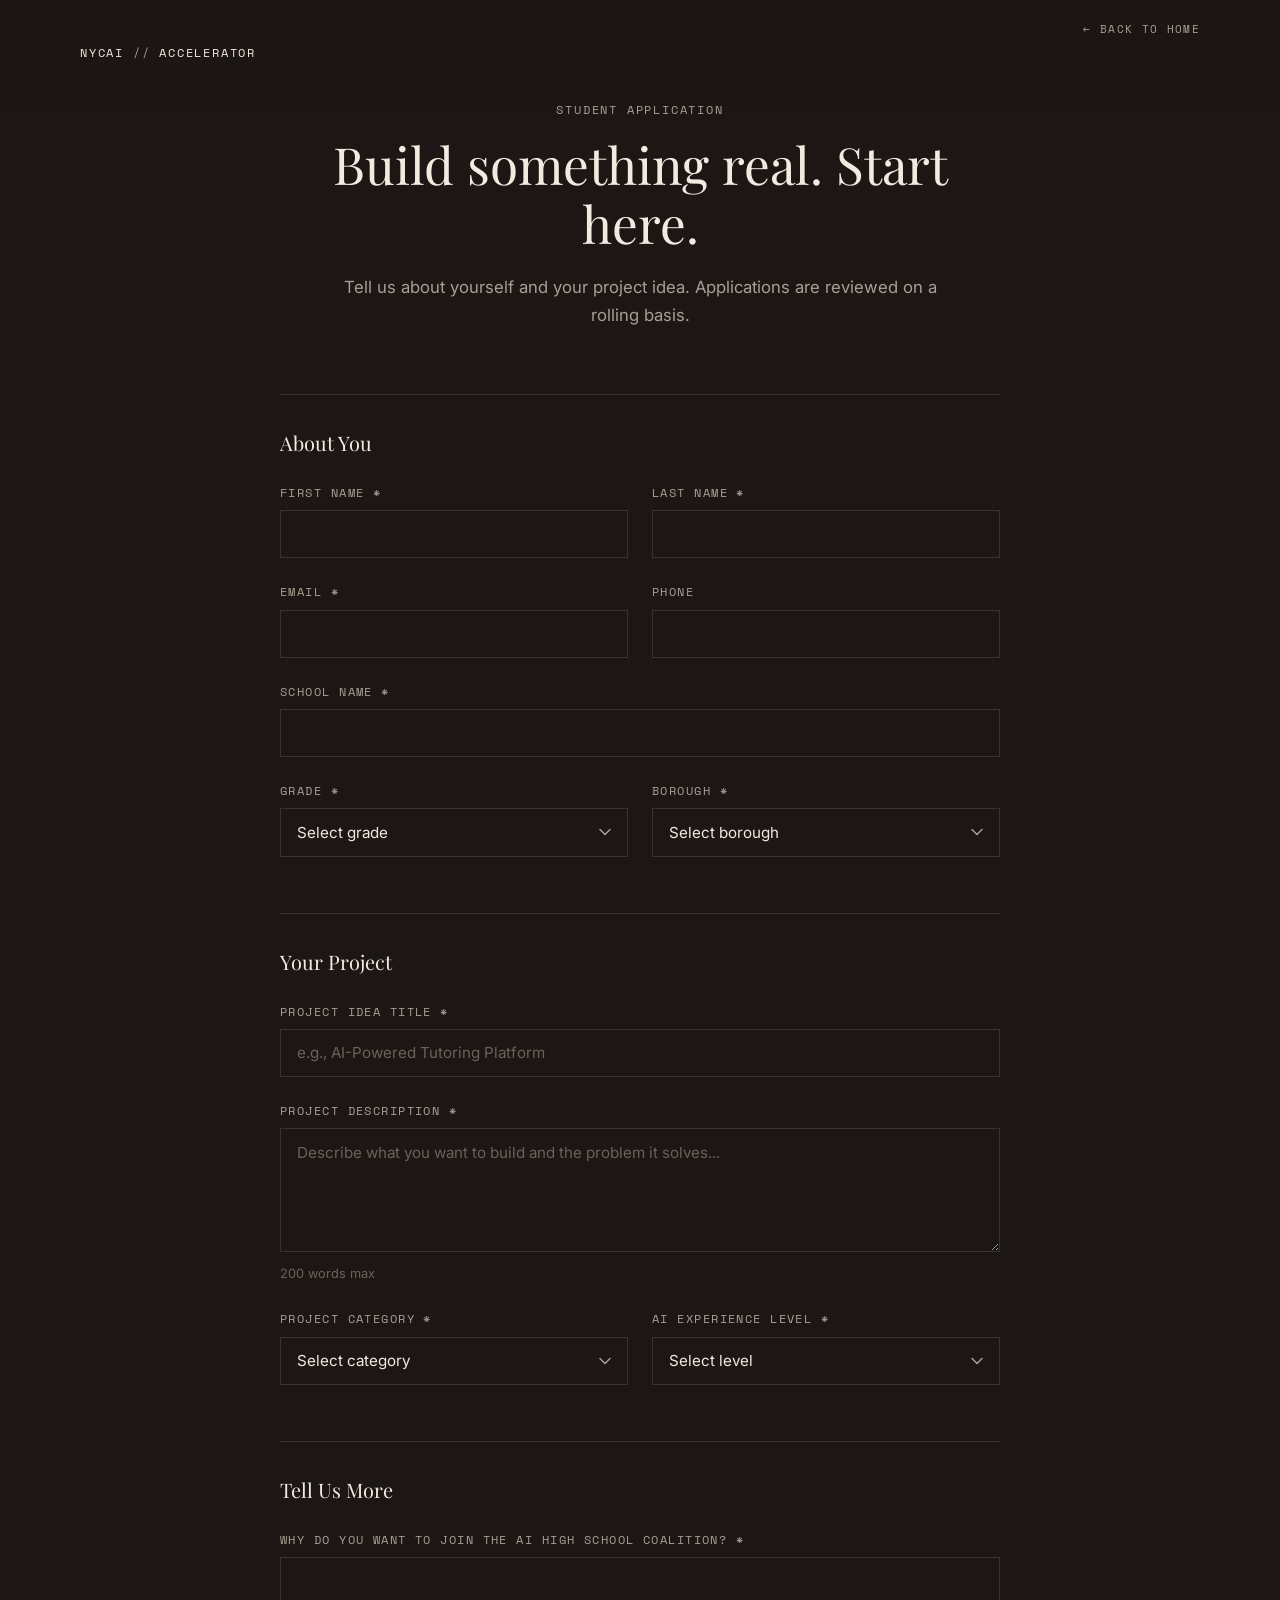
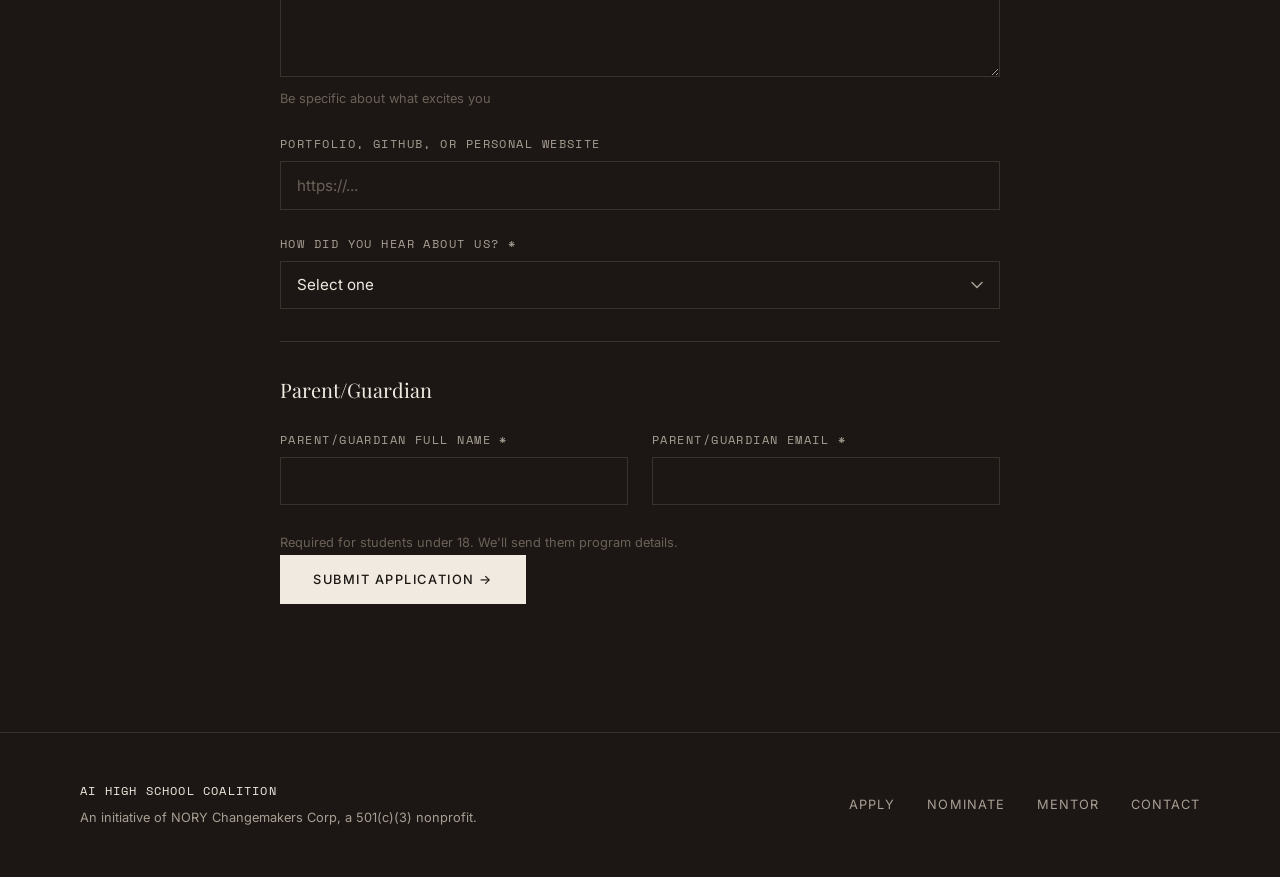
==== apply.html @ 4bb0aa9f "Initial commit — AI High School Coalition website Full site for generationalpha.org with student app" ====
<!DOCTYPE html>
<html lang="en">
<head>
  <meta charset="UTF-8">
  <meta name="viewport" content="width=device-width, initial-scale=1.0">
  <title>Apply as a Student — AI High School Coalition</title>
  <meta name="description" content="Apply to join the AI High School Coalition. Build real AI projects with mentorship from industry leaders.">

  <!-- Fonts -->
  <link rel="preconnect" href="https://fonts.googleapis.com">
  <link rel="preconnect" href="https://fonts.gstatic.com" crossorigin>
  <link href="https://fonts.googleapis.com/css2?family=Inter:wght@400;500;600&family=Playfair+Display:ital,wght@0,400;0,500;1,400;1,500&family=Space+Mono:wght@400;700&display=swap" rel="stylesheet">

  <link rel="stylesheet" href="css/styles.css">
</head>
<body>

  <!-- ========== NAV ========== -->
  <nav class="nav" id="nav" style="background: rgba(28, 23, 20, 0.95); backdrop-filter: blur(12px); -webkit-backdrop-filter: blur(12px);">
    <div class="container nav__inner">
      <a href="index.html" class="nav__brand">NYCAI <span>//</span> Accelerator</a>
      <a href="index.html" class="form-page__back">&larr; Back to Home</a>
    </div>
  </nav>

  <!-- ========== APPLICATION FORM ========== -->
  <section class="form-page">
    <div class="form-page__container">

      <div class="form-page__header">
        <div class="section-label">Student Application</div>
        <h1 class="section-headline">Build something real. Start here.</h1>
        <p class="section-body">Tell us about yourself and your project idea. Applications are reviewed on a rolling basis.</p>
      </div>

      <form name="student-application" method="POST" action="/success.html" data-netlify="true" netlify-honeypot="bot-field">
        <input type="hidden" name="bot-field">
        <input type="hidden" name="form-name" value="student-application">

        <!-- Section 1: About You -->
        <div class="form-section">
          <h2 class="form-section__title">About You</h2>

          <div class="form-row">
            <div class="form-group">
              <label for="first-name">First Name *</label>
              <input type="text" id="first-name" name="first-name" required>
            </div>
            <div class="form-group">
              <label for="last-name">Last Name *</label>
              <input type="text" id="last-name" name="last-name" required>
            </div>
          </div>

          <div class="form-row">
            <div class="form-group">
              <label for="email">Email *</label>
              <input type="email" id="email" name="email" required>
            </div>
            <div class="form-group">
              <label for="phone">Phone</label>
              <input type="tel" id="phone" name="phone">
            </div>
          </div>

          <div class="form-group">
            <label for="school">School Name *</label>
            <input type="text" id="school" name="school" required>
          </div>

          <div class="form-row">
            <div class="form-group">
              <label for="grade">Grade *</label>
              <select id="grade" name="grade" required>
                <option value="" disabled selected>Select grade</option>
                <option value="9th">9th</option>
                <option value="10th">10th</option>
                <option value="11th">11th</option>
                <option value="12th">12th</option>
              </select>
            </div>
            <div class="form-group">
              <label for="borough">Borough *</label>
              <select id="borough" name="borough" required>
                <option value="" disabled selected>Select borough</option>
                <option value="Manhattan">Manhattan</option>
                <option value="Brooklyn">Brooklyn</option>
                <option value="Queens">Queens</option>
                <option value="Bronx">Bronx</option>
                <option value="Staten Island">Staten Island</option>
                <option value="Other">Other</option>
              </select>
            </div>
          </div>
        </div>

        <!-- Section 2: Your Project -->
        <div class="form-section">
          <h2 class="form-section__title">Your Project</h2>

          <div class="form-group">
            <label for="project-title">Project Idea Title *</label>
            <input type="text" id="project-title" name="project-title" placeholder="e.g., AI-Powered Tutoring Platform" required>
          </div>

          <div class="form-group">
            <label for="project-description">Project Description *</label>
            <textarea id="project-description" name="project-description" rows="5" placeholder="Describe what you want to build and the problem it solves..." required></textarea>
            <span class="form-group__hint">200 words max</span>
          </div>

          <div class="form-row">
            <div class="form-group">
              <label for="project-category">Project Category *</label>
              <select id="project-category" name="project-category" required>
                <option value="" disabled selected>Select category</option>
                <option value="Startup">Startup</option>
                <option value="Nonprofit">Nonprofit</option>
                <option value="Community Tool">Community Tool</option>
                <option value="Research Project">Research Project</option>
                <option value="Creative Campaign">Creative Campaign</option>
                <option value="Not sure yet">Not sure yet</option>
              </select>
            </div>
            <div class="form-group">
              <label for="ai-experience">AI Experience Level *</label>
              <select id="ai-experience" name="ai-experience" required>
                <option value="" disabled selected>Select level</option>
                <option value="Complete beginner">Complete beginner</option>
                <option value="Some experience with AI tools">Some experience with AI tools</option>
                <option value="Have built AI projects before">Have built AI projects before</option>
              </select>
            </div>
          </div>
        </div>

        <!-- Section 3: Tell Us More -->
        <div class="form-section">
          <h2 class="form-section__title">Tell Us More</h2>

          <div class="form-group">
            <label for="why-join">Why do you want to join the AI High School Coalition? *</label>
            <textarea id="why-join" name="why-join" rows="4" required></textarea>
            <span class="form-group__hint">Be specific about what excites you</span>
          </div>

          <div class="form-group">
            <label for="portfolio">Portfolio, GitHub, or personal website</label>
            <input type="url" id="portfolio" name="portfolio" placeholder="https://...">
          </div>

          <div class="form-group">
            <label for="referral">How did you hear about us? *</label>
            <select id="referral" name="referral" required>
              <option value="" disabled selected>Select one</option>
              <option value="Teacher/School">Teacher/School</option>
              <option value="Friend/Classmate">Friend/Classmate</option>
              <option value="Social Media">Social Media</option>
              <option value="NORY Program">NORY Program</option>
              <option value="News/Article">News/Article</option>
              <option value="Other">Other</option>
            </select>
          </div>
        </div>

        <!-- Section 4: Parent/Guardian -->
        <div class="form-section">
          <h2 class="form-section__title">Parent/Guardian</h2>

          <div class="form-row">
            <div class="form-group">
              <label for="guardian-name">Parent/Guardian Full Name *</label>
              <input type="text" id="guardian-name" name="guardian-name" required>
            </div>
            <div class="form-group">
              <label for="guardian-email">Parent/Guardian Email *</label>
              <input type="email" id="guardian-email" name="guardian-email" required>
            </div>
          </div>
          <span class="form-group__hint">Required for students under 18. We'll send them program details.</span>
        </div>

        <button type="submit" class="btn btn--filled">Submit Application &rarr;</button>
      </form>

    </div>
  </section>

  <!-- ========== FOOTER ========== -->
  <footer class="footer">
    <div class="container footer__inner">
      <div>
        <div class="footer__brand">AI High School Coalition</div>
        <div class="footer__sub">An initiative of NORY Changemakers Corp, a 501(c)(3) nonprofit.</div>
      </div>
      <div class="footer__links">
        <a href="index.html#apply">Apply</a>
        <a href="index.html#nominate">Nominate</a>
        <a href="index.html#mentor">Mentor</a>
        <a href="#">Contact</a>
      </div>
    </div>
  </footer>

</body>
</html>
---- css/styles.css ----
/* ============================================
   AI HIGH SCHOOL COALITION — GLOBAL STYLES
   ============================================ */

/* --- DESIGN TOKENS --- */
:root {
  /* Colors */
  --bg-dark: #1C1714;
  --bg-dark-alt: #231E19;
  --bg-cream: #F0EAE0;
  --bg-cream-alt: #E8E0D4;

  --text-primary: #F0EAE0;
  --text-secondary: #A89F94;
  --text-muted: #6B6158;
  --text-dark: #1C1714;
  --text-dark-secondary: #4A4139;

  --border-light: #3A332C;
  --border-cream: #D4CBBD;
  --accent-gold: #E8D5B5;

  /* Typography */
  --font-serif: 'Playfair Display', 'Georgia', serif;
  --font-sans: 'Inter', -apple-system, sans-serif;
  --font-mono: 'Space Mono', 'Courier New', monospace;

  /* Spacing */
  --section-padding: clamp(80px, 10vw, 140px);
  --container-max: 1240px;
  --container-padding: clamp(20px, 5vw, 60px);

  /* Transitions */
  --ease: cubic-bezier(0.16, 1, 0.3, 1);
}

/* --- RESET --- */
*, *::before, *::after {
  margin: 0;
  padding: 0;
  box-sizing: border-box;
}

html {
  scroll-behavior: smooth;
  -webkit-font-smoothing: antialiased;
  -moz-osx-font-smoothing: grayscale;
}

body {
  font-family: var(--font-sans);
  font-size: 16px;
  line-height: 1.6;
  color: var(--text-primary);
  background-color: var(--bg-dark);
  overflow-x: hidden;
}

img { max-width: 100%; display: block; }
a { color: inherit; text-decoration: none; }
button { cursor: pointer; border: none; background: none; font-family: inherit; }
ul, ol { list-style: none; }

/* --- UTILITIES --- */
.container {
  max-width: var(--container-max);
  margin: 0 auto;
  padding-left: var(--container-padding);
  padding-right: var(--container-padding);
}

.section-label {
  font-family: var(--font-mono);
  font-size: 0.75rem;
  letter-spacing: 0.15em;
  text-transform: uppercase;
  color: var(--text-secondary);
  margin-bottom: 1.5rem;
}

.section-headline {
  font-family: var(--font-serif);
  font-size: clamp(2rem, 4vw, 3.25rem);
  font-weight: 400;
  line-height: 1.15;
  margin-bottom: 1.5rem;
}

.section-body {
  font-size: 1.05rem;
  line-height: 1.7;
  color: var(--text-secondary);
  max-width: 680px;
}

/* --- BUTTONS --- */
.btn {
  display: inline-flex;
  align-items: center;
  gap: 0.5rem;
  font-family: var(--font-sans);
  font-size: 0.8rem;
  font-weight: 500;
  letter-spacing: 0.12em;
  text-transform: uppercase;
  padding: 1rem 2rem;
  border: 1px solid var(--border-light);
  color: var(--text-primary);
  background: transparent;
  transition: all 0.3s var(--ease);
  white-space: nowrap;
}

.btn:hover {
  background: var(--text-primary);
  color: var(--bg-dark);
  border-color: var(--text-primary);
}

.btn--cream {
  border-color: var(--border-cream);
  color: var(--text-dark);
}

.btn--cream:hover {
  background: var(--text-dark);
  color: var(--bg-cream);
  border-color: var(--text-dark);
}

.btn--filled {
  background: var(--text-primary);
  color: var(--bg-dark);
  border-color: var(--text-primary);
}

.btn--filled:hover {
  background: transparent;
  color: var(--text-primary);
}

/* ============================================
   NAVIGATION
   ============================================ */
.nav {
  position: fixed;
  top: 0;
  left: 0;
  right: 0;
  z-index: 100;
  padding: 1.25rem 0;
  transition: background 0.3s var(--ease);
}

.nav.scrolled {
  background: rgba(28, 23, 20, 0.95);
  backdrop-filter: blur(12px);
  -webkit-backdrop-filter: blur(12px);
}

.nav__inner {
  display: flex;
  align-items: center;
  justify-content: space-between;
}

.nav__brand {
  font-family: var(--font-mono);
  font-size: 0.75rem;
  letter-spacing: 0.15em;
  text-transform: uppercase;
  color: var(--text-primary);
}

.nav__brand span {
  color: var(--text-secondary);
}

.nav__links {
  display: flex;
  align-items: center;
  gap: 2.5rem;
}

.nav__links a {
  font-size: 0.8rem;
  letter-spacing: 0.08em;
  text-transform: uppercase;
  color: var(--text-secondary);
  transition: color 0.3s;
}

.nav__links a:hover {
  color: var(--text-primary);
}

.nav__cta {
  font-size: 0.75rem;
  letter-spacing: 0.12em;
  text-transform: uppercase;
  padding: 0.65rem 1.5rem;
  border: 1px solid var(--border-light);
  color: var(--text-primary);
  transition: all 0.3s var(--ease);
}

.nav__cta:hover {
  background: var(--text-primary);
  color: var(--bg-dark);
}

/* Mobile menu button */
.nav__menu-btn {
  display: none;
  flex-direction: column;
  gap: 5px;
  padding: 4px;
}

.nav__menu-btn span {
  display: block;
  width: 24px;
  height: 1.5px;
  background: var(--text-primary);
  transition: all 0.3s var(--ease);
}

/* Mobile overlay */
.nav__mobile {
  display: none;
  position: fixed;
  inset: 0;
  background: var(--bg-dark);
  z-index: 99;
  flex-direction: column;
  align-items: center;
  justify-content: center;
  gap: 2rem;
  opacity: 0;
  transition: opacity 0.3s var(--ease);
}

.nav__mobile.active {
  display: flex;
  opacity: 1;
}

.nav__mobile a {
  font-family: var(--font-serif);
  font-size: 2rem;
  color: var(--text-primary);
}

@media (max-width: 768px) {
  .nav__links,
  .nav__cta {
    display: none;
  }
  .nav__menu-btn {
    display: flex;
  }
}

/* ============================================
   HERO
   ============================================ */
.hero {
  min-height: 100vh;
  display: flex;
  flex-direction: column;
  justify-content: center;
  padding-top: 100px;
  padding-bottom: var(--section-padding);
}

.hero__badge {
  display: inline-flex;
  align-items: center;
  gap: 0.5rem;
  font-family: var(--font-mono);
  font-size: 0.7rem;
  letter-spacing: 0.12em;
  text-transform: uppercase;
  color: var(--accent-gold);
  margin-bottom: 2rem;
  padding: 0.5rem 1rem;
  border: 1px solid var(--border-light);
  border-radius: 2px;
}

.hero__badge::before {
  content: '';
  width: 6px;
  height: 6px;
  border-radius: 50%;
  background: var(--accent-gold);
  animation: pulse 2s ease-in-out infinite;
}

@keyframes pulse {
  0%, 100% { opacity: 1; }
  50% { opacity: 0.3; }
}

.hero__subtitle {
  font-family: var(--font-mono);
  font-size: 0.8rem;
  letter-spacing: 0.15em;
  text-transform: uppercase;
  color: var(--text-secondary);
  margin-bottom: 1.5rem;
}

.hero__headline {
  font-family: var(--font-serif);
  font-size: clamp(3rem, 7vw, 5.5rem);
  font-weight: 400;
  line-height: 1.05;
  max-width: 900px;
  margin-bottom: 2rem;
}

.hero__headline em {
  font-style: italic;
}

.hero__body {
  font-size: 1.1rem;
  line-height: 1.7;
  color: var(--text-secondary);
  max-width: 560px;
  margin-bottom: 3rem;
}

.hero__ctas {
  display: flex;
  flex-wrap: wrap;
  gap: 1rem;
  margin-bottom: 5rem;
}

/* Hero project cards */
.hero__cards {
  display: grid;
  grid-template-columns: repeat(3, 1fr);
  gap: 1px;
  background: var(--border-light);
  border: 1px solid var(--border-light);
}

.hero__card {
  background: var(--bg-dark-alt);
  padding: 2rem;
}

.hero__card-num {
  font-family: var(--font-mono);
  font-size: 0.7rem;
  color: var(--text-muted);
  margin-bottom: 1rem;
}

.hero__card-title {
  font-family: var(--font-serif);
  font-size: 1.15rem;
  font-weight: 400;
  margin-bottom: 0.75rem;
}

.hero__card-desc {
  font-size: 0.85rem;
  color: var(--text-secondary);
  line-height: 1.5;
  margin-bottom: 1rem;
}

.hero__card-tags {
  display: flex;
  gap: 0.5rem;
}

.hero__card-tags span {
  font-family: var(--font-mono);
  font-size: 0.65rem;
  letter-spacing: 0.1em;
  text-transform: uppercase;
  padding: 0.25rem 0.75rem;
  border: 1px solid var(--border-light);
  color: var(--text-muted);
}

@media (max-width: 768px) {
  .hero__cards {
    grid-template-columns: 1fr;
  }
}

/* ============================================
   CALLOUT BAR
   ============================================ */
.callout {
  background: var(--bg-cream);
  padding: 1.25rem 0;
  overflow: hidden;
}

.callout__inner {
  display: flex;
  align-items: center;
  gap: 2rem;
  font-family: var(--font-mono);
  font-size: 0.75rem;
  letter-spacing: 0.12em;
  text-transform: uppercase;
  color: var(--text-dark);
  white-space: nowrap;
}

.callout__inner span {
  color: var(--text-dark-secondary);
}

.callout__dot {
  width: 4px;
  height: 4px;
  border-radius: 50%;
  background: var(--text-dark-secondary);
  flex-shrink: 0;
}

/* ============================================
   THE MOMENT
   ============================================ */
.moment {
  padding: var(--section-padding) 0;
}

.moment__content {
  max-width: 720px;
  margin-bottom: 4rem;
}

.moment__body {
  font-size: 1.05rem;
  line-height: 1.8;
  color: var(--text-secondary);
  margin-bottom: 2rem;
}

.moment__highlight {
  font-family: var(--font-serif);
  font-size: 1.5rem;
  font-style: italic;
  color: var(--accent-gold);
  padding-left: 1.5rem;
  border-left: 2px solid var(--accent-gold);
}

.moment__stats {
  display: grid;
  grid-template-columns: repeat(4, 1fr);
  gap: 1px;
  background: var(--border-light);
  border: 1px solid var(--border-light);
  margin-top: 4rem;
}

.moment__stat {
  background: var(--bg-dark);
  padding: 2rem;
}

.moment__stat-title {
  font-family: var(--font-serif);
  font-size: 1.1rem;
  font-weight: 400;
  margin-bottom: 0.75rem;
}

.moment__stat-desc {
  font-size: 0.85rem;
  color: var(--text-secondary);
  line-height: 1.5;
}

@media (max-width: 768px) {
  .moment__stats {
    grid-template-columns: 1fr 1fr;
  }
}

@media (max-width: 480px) {
  .moment__stats {
    grid-template-columns: 1fr;
  }
}

/* ============================================
   WHAT WE OFFER
   ============================================ */
.offer {
  padding: var(--section-padding) 0;
  background: var(--bg-dark-alt);
}

.offer__header {
  margin-bottom: 4rem;
}

.offer__grid {
  display: grid;
  grid-template-columns: repeat(3, 1fr);
  gap: 1px;
  background: var(--border-light);
  border: 1px solid var(--border-light);
}

.offer__item {
  background: var(--bg-dark-alt);
  padding: 2.5rem;
}

.offer__item-num {
  font-family: var(--font-mono);
  font-size: 0.7rem;
  color: var(--text-muted);
  margin-bottom: 1.5rem;
}

.offer__item-title {
  font-family: var(--font-serif);
  font-size: 1.35rem;
  font-weight: 400;
  margin-bottom: 1rem;
}

.offer__item-desc {
  font-size: 0.9rem;
  color: var(--text-secondary);
  line-height: 1.6;
}

@media (max-width: 768px) {
  .offer__grid {
    grid-template-columns: 1fr;
  }
}

/* ============================================
   THE PROGRAM
   ============================================ */
.program {
  padding: var(--section-padding) 0;
}

.program__content {
  display: grid;
  grid-template-columns: 1fr 1fr;
  gap: 4rem;
  align-items: start;
}

.program__left {
  max-width: 540px;
}

.program__cohort-label {
  font-family: var(--font-mono);
  font-size: 0.75rem;
  letter-spacing: 0.12em;
  text-transform: uppercase;
  color: var(--accent-gold);
  margin-bottom: 1rem;
}

.program__cohort-body {
  font-size: 1rem;
  color: var(--text-secondary);
  line-height: 1.7;
  margin-bottom: 2rem;
}

.program__list {
  display: flex;
  flex-direction: column;
  gap: 1rem;
}

.program__list li {
  display: flex;
  align-items: flex-start;
  gap: 1rem;
  font-size: 0.95rem;
  color: var(--text-secondary);
  line-height: 1.5;
}

.program__list li::before {
  content: '';
  width: 6px;
  height: 6px;
  border-radius: 50%;
  background: var(--accent-gold);
  margin-top: 0.5rem;
  flex-shrink: 0;
}

@media (max-width: 768px) {
  .program__content {
    grid-template-columns: 1fr;
  }
}

/* ============================================
   HOW IT WORKS
   ============================================ */
.works {
  padding: var(--section-padding) 0;
  background: var(--bg-cream);
  color: var(--text-dark);
}

.works .section-label {
  color: var(--text-dark-secondary);
}

.works .section-headline {
  color: var(--text-dark);
}

.works .section-body {
  color: var(--text-dark-secondary);
}

.works__header {
  margin-bottom: 4rem;
}

.works__steps {
  display: grid;
  grid-template-columns: repeat(5, 1fr);
  gap: 0;
  border: 1px solid var(--border-cream);
}

.works__step {
  padding: 2.5rem 2rem;
  border-right: 1px solid var(--border-cream);
  position: relative;
}

.works__step:last-child {
  border-right: none;
}

.works__step-num {
  font-family: var(--font-mono);
  font-size: 0.7rem;
  color: var(--text-dark-secondary);
  margin-bottom: 1.5rem;
}

.works__step-title {
  font-family: var(--font-serif);
  font-size: 1.25rem;
  font-weight: 400;
  color: var(--text-dark);
  margin-bottom: 0.5rem;
}

.works__step-subtitle {
  font-family: var(--font-mono);
  font-size: 0.7rem;
  letter-spacing: 0.1em;
  text-transform: uppercase;
  color: var(--text-dark-secondary);
  margin-bottom: 1rem;
}

.works__step-desc {
  font-size: 0.85rem;
  color: var(--text-dark-secondary);
  line-height: 1.5;
}

@media (max-width: 1024px) {
  .works__steps {
    grid-template-columns: 1fr;
  }
  .works__step {
    border-right: none;
    border-bottom: 1px solid var(--border-cream);
  }
  .works__step:last-child {
    border-bottom: none;
  }
}

/* ============================================
   RESOURCES
   ============================================ */
.resources {
  padding: var(--section-padding) 0;
}

.resources__header {
  margin-bottom: 4rem;
}

.resources__grid {
  display: grid;
  grid-template-columns: repeat(3, 1fr);
  gap: 1px;
  background: var(--border-light);
  border: 1px solid var(--border-light);
}

.resources__item {
  background: var(--bg-dark);
  padding: 2.5rem;
}

.resources__item-num {
  font-family: var(--font-mono);
  font-size: 0.7rem;
  color: var(--text-muted);
  margin-bottom: 1.5rem;
}

.resources__item-title {
  font-family: var(--font-serif);
  font-size: 1.35rem;
  font-weight: 400;
  margin-bottom: 1rem;
}

.resources__item-desc {
  font-size: 0.9rem;
  color: var(--text-secondary);
  line-height: 1.6;
}

@media (max-width: 768px) {
  .resources__grid {
    grid-template-columns: 1fr;
  }
}

/* ============================================
   WHO WE ARE
   ============================================ */
.about {
  padding: var(--section-padding) 0;
  background: var(--bg-dark-alt);
}

.about__content {
  display: grid;
  grid-template-columns: 1.2fr 0.8fr;
  gap: 4rem;
  align-items: start;
}

.about__body {
  font-size: 1.05rem;
  line-height: 1.8;
  color: var(--text-secondary);
  margin-bottom: 2rem;
}

.about__body p + p {
  margin-top: 1.5rem;
}

.about__highlight {
  font-family: var(--font-serif);
  font-size: 1.25rem;
  font-style: italic;
  color: var(--text-primary);
  line-height: 1.5;
}

.about__stats {
  display: grid;
  grid-template-columns: 1fr 1fr;
  gap: 1px;
  background: var(--border-light);
  border: 1px solid var(--border-light);
}

.about__stat {
  background: var(--bg-dark-alt);
  padding: 2rem;
  text-align: center;
}

.about__stat-value {
  font-family: var(--font-serif);
  font-size: 1.75rem;
  font-weight: 400;
  margin-bottom: 0.5rem;
}

.about__stat-label {
  font-family: var(--font-mono);
  font-size: 0.7rem;
  letter-spacing: 0.1em;
  text-transform: uppercase;
  color: var(--text-secondary);
}

@media (max-width: 768px) {
  .about__content {
    grid-template-columns: 1fr;
  }
}

/* ============================================
   GET INVOLVED (CTA)
   ============================================ */
.cta {
  padding: var(--section-padding) 0;
}

.cta__header {
  text-align: center;
  max-width: 640px;
  margin: 0 auto 4rem;
}

.cta__header .section-headline {
  margin-bottom: 1rem;
}

.cta__header .section-body {
  margin: 0 auto;
  text-align: center;
}

.cta__grid {
  display: grid;
  grid-template-columns: repeat(4, 1fr);
  gap: 1px;
  background: var(--border-light);
  border: 1px solid var(--border-light);
}

.cta__card {
  background: var(--bg-dark);
  padding: 2.5rem 2rem;
  display: flex;
  flex-direction: column;
  min-height: 280px;
}

.cta__card-label {
  font-family: var(--font-mono);
  font-size: 0.7rem;
  letter-spacing: 0.1em;
  text-transform: uppercase;
  color: var(--text-muted);
  margin-bottom: 1.5rem;
}

.cta__card-title {
  font-family: var(--font-serif);
  font-size: 1.5rem;
  font-weight: 400;
  margin-bottom: 1rem;
}

.cta__card-desc {
  font-size: 0.9rem;
  color: var(--text-secondary);
  line-height: 1.5;
  margin-bottom: auto;
  padding-bottom: 2rem;
}

.cta__card .btn {
  align-self: flex-start;
}

@media (max-width: 1024px) {
  .cta__grid {
    grid-template-columns: 1fr 1fr;
  }
}

@media (max-width: 480px) {
  .cta__grid {
    grid-template-columns: 1fr;
  }
}

/* ============================================
   FAQ
   ============================================ */
.faq {
  padding: var(--section-padding) 0;
  background: var(--bg-cream);
  color: var(--text-dark);
}

.faq .section-label {
  color: var(--text-dark-secondary);
}

.faq .section-headline {
  color: var(--text-dark);
}

.faq__header {
  margin-bottom: 1rem;
}

.faq__subheadline {
  color: var(--text-dark-secondary);
  margin-bottom: 3rem;
}

.faq__list {
  max-width: 800px;
  border-top: 1px solid var(--border-cream);
}

.faq__item {
  border-bottom: 1px solid var(--border-cream);
}

.faq__question {
  width: 100%;
  display: flex;
  align-items: center;
  justify-content: space-between;
  padding: 1.5rem 0;
  font-family: var(--font-sans);
  font-size: 1.05rem;
  font-weight: 500;
  color: var(--text-dark);
  text-align: left;
  cursor: pointer;
  transition: color 0.3s;
}

.faq__question:hover {
  color: var(--text-dark-secondary);
}

.faq__question-icon {
  font-size: 1.5rem;
  font-weight: 300;
  line-height: 1;
  transition: transform 0.3s var(--ease);
  flex-shrink: 0;
  margin-left: 1rem;
}

.faq__item.active .faq__question-icon {
  transform: rotate(45deg);
}

.faq__answer {
  max-height: 0;
  overflow: hidden;
  transition: max-height 0.4s var(--ease), padding 0.3s;
}

.faq__item.active .faq__answer {
  max-height: 300px;
}

.faq__answer p {
  padding-bottom: 1.5rem;
  font-size: 0.95rem;
  color: var(--text-dark-secondary);
  line-height: 1.7;
  max-width: 640px;
}

/* ============================================
   FOOTER
   ============================================ */
.footer {
  padding: 3rem 0;
  border-top: 1px solid var(--border-light);
}

.footer__inner {
  display: flex;
  align-items: center;
  justify-content: space-between;
  flex-wrap: wrap;
  gap: 1.5rem;
}

.footer__brand {
  font-family: var(--font-mono);
  font-size: 0.75rem;
  letter-spacing: 0.1em;
  text-transform: uppercase;
}

.footer__sub {
  font-size: 0.8rem;
  color: var(--text-secondary);
  margin-top: 0.5rem;
}

.footer__links {
  display: flex;
  gap: 2rem;
}

.footer__links a {
  font-size: 0.8rem;
  letter-spacing: 0.08em;
  text-transform: uppercase;
  color: var(--text-secondary);
  transition: color 0.3s;
}

.footer__links a:hover {
  color: var(--text-primary);
}

@media (max-width: 480px) {
  .footer__inner {
    flex-direction: column;
    text-align: center;
  }
  .footer__links {
    flex-wrap: wrap;
    justify-content: center;
  }
}

/* ============================================
   FORM PAGES
   ============================================ */
.form-page {
  background: var(--bg-dark);
  min-height: 100vh;
  padding-top: 100px;
  padding-bottom: var(--section-padding);
}

.form-page__back {
  display: inline-flex;
  align-items: center;
  gap: 0.5rem;
  font-family: var(--font-mono);
  font-size: 0.7rem;
  letter-spacing: 0.12em;
  text-transform: uppercase;
  color: var(--text-secondary);
  margin-bottom: 3rem;
  transition: color 0.3s var(--ease);
}

.form-page__back:hover {
  color: var(--text-primary);
}

.form-page__header {
  max-width: 640px;
  margin: 0 auto 4rem;
  text-align: center;
}

.form-page__header .section-label {
  margin-bottom: 1rem;
}

.form-page__header .section-headline {
  margin-bottom: 1.25rem;
}

.form-page__header .section-body {
  margin: 0 auto;
}

.form-page__container {
  max-width: 720px;
  margin: 0 auto;
}

/* --- Form Groups --- */
.form-group {
  margin-bottom: 1.5rem;
}

.form-group label {
  display: block;
  font-family: var(--font-mono);
  font-size: 0.75rem;
  letter-spacing: 0.12em;
  text-transform: uppercase;
  color: var(--text-secondary);
  margin-bottom: 0.5rem;
}

.form-group input,
.form-group select,
.form-group textarea {
  width: 100%;
  background: transparent;
  border: 1px solid var(--border-light);
  color: var(--text-primary);
  padding: 0.85rem 1rem;
  font-family: inherit;
  font-size: 0.95rem;
  transition: border-color 0.3s var(--ease);
}

.form-group input:focus,
.form-group select:focus,
.form-group textarea:focus {
  border-color: var(--accent-gold);
  outline: none;
}

.form-group input::placeholder,
.form-group textarea::placeholder {
  color: var(--text-muted);
}

.form-group textarea {
  min-height: 120px;
  resize: vertical;
}

.form-group select {
  appearance: none;
  -webkit-appearance: none;
  -moz-appearance: none;
  background-image: url("data:image/svg+xml,%3Csvg xmlns='http://www.w3.org/2000/svg' width='12' height='8' fill='none'%3E%3Cpath d='M1 1.5l5 5 5-5' stroke='%23A89F94' stroke-width='1.5' stroke-linecap='round' stroke-linejoin='round'/%3E%3C/svg%3E");
  background-repeat: no-repeat;
  background-position: right 1rem center;
  padding-right: 2.5rem;
  cursor: pointer;
}

.form-group select option {
  background: var(--bg-dark);
  color: var(--text-primary);
}

.form-group__hint {
  font-size: 0.8rem;
  color: var(--text-muted);
  margin-top: 0.4rem;
  line-height: 1.5;
}

/* --- Checkbox Group --- */
.form-group--checkbox {
  margin-bottom: 1.5rem;
}

.form-group--checkbox > label {
  margin-bottom: 0.75rem;
}

.form-group--checkbox .checkbox-option {
  display: flex;
  align-items: center;
  gap: 0.75rem;
  margin-bottom: 0.5rem;
  cursor: pointer;
}

.form-group--checkbox .checkbox-option input[type="checkbox"] {
  width: 18px;
  height: 18px;
  flex-shrink: 0;
  appearance: none;
  -webkit-appearance: none;
  border: 1px solid var(--border-light);
  background: transparent;
  cursor: pointer;
  position: relative;
  padding: 0;
  transition: border-color 0.3s var(--ease), background 0.3s var(--ease);
}

.form-group--checkbox .checkbox-option input[type="checkbox"]:checked {
  border-color: var(--accent-gold);
  background: var(--accent-gold);
}

.form-group--checkbox .checkbox-option input[type="checkbox"]:checked::after {
  content: '';
  position: absolute;
  top: 3px;
  left: 6px;
  width: 4px;
  height: 8px;
  border: solid var(--bg-dark);
  border-width: 0 2px 2px 0;
  transform: rotate(45deg);
}

.form-group--checkbox .checkbox-option span {
  font-size: 0.9rem;
  color: var(--text-secondary);
}

/* --- Form Row (two-column) --- */
.form-row {
  display: grid;
  grid-template-columns: 1fr 1fr;
  gap: 1.5rem;
}

/* --- Form Sections --- */
.form-section {
  border: none;
  border-top: 1px solid var(--border-light);
  padding: 2rem 0 0;
  margin-top: 2rem;
}

.form-section__title {
  font-family: var(--font-serif);
  font-size: 1.25rem;
  font-weight: 400;
  margin-bottom: 1.5rem;
}

/* --- Form Submit --- */
.form__submit {
  margin-top: 2rem;
}

/* ============================================
   SUCCESS PAGE
   ============================================ */
.success-page {
  background: var(--bg-dark);
  min-height: 100vh;
  display: flex;
  flex-direction: column;
  align-items: center;
  justify-content: center;
  text-align: center;
  padding: 2rem var(--container-padding);
}

.success-page__icon {
  width: 80px;
  height: 80px;
  border-radius: 50%;
  border: 2px solid var(--accent-gold);
  display: flex;
  align-items: center;
  justify-content: center;
  margin-bottom: 2.5rem;
}

.success-page__icon svg {
  width: 32px;
  height: 32px;
  stroke: var(--accent-gold);
  stroke-width: 2;
  fill: none;
}

.success-page__headline {
  font-family: var(--font-serif);
  font-size: clamp(2rem, 4vw, 3rem);
  font-weight: 400;
  line-height: 1.15;
  margin-bottom: 1.25rem;
  max-width: 640px;
}

.success-page__body {
  font-size: 1.05rem;
  line-height: 1.7;
  color: var(--text-secondary);
  max-width: 640px;
  margin-bottom: 2.5rem;
}

.success-page__back {
  display: inline-flex;
  align-items: center;
  gap: 0.5rem;
  font-family: var(--font-mono);
  font-size: 0.75rem;
  letter-spacing: 0.12em;
  text-transform: uppercase;
  color: var(--text-secondary);
  transition: color 0.3s var(--ease);
}

.success-page__back:hover {
  color: var(--text-primary);
}

/* --- Form & Success Page Responsive --- */
@media (max-width: 768px) {
  .form-page {
    padding-top: 80px;
  }

  .form-page__header {
    margin-bottom: 2.5rem;
  }

  .form-row {
    grid-template-columns: 1fr;
  }

  .success-page__icon {
    width: 64px;
    height: 64px;
  }

  .success-page__icon svg {
    width: 26px;
    height: 26px;
  }
}

/* ============================================
   ANIMATIONS — progressive: hidden only after JS loads
   ============================================ */
.js-ready .fade-in {
  opacity: 0;
  transform: translateY(24px);
  transition: opacity 0.7s var(--ease), transform 0.7s var(--ease);
}

.js-ready .fade-in.visible {
  opacity: 1;
  transform: translateY(0);
}
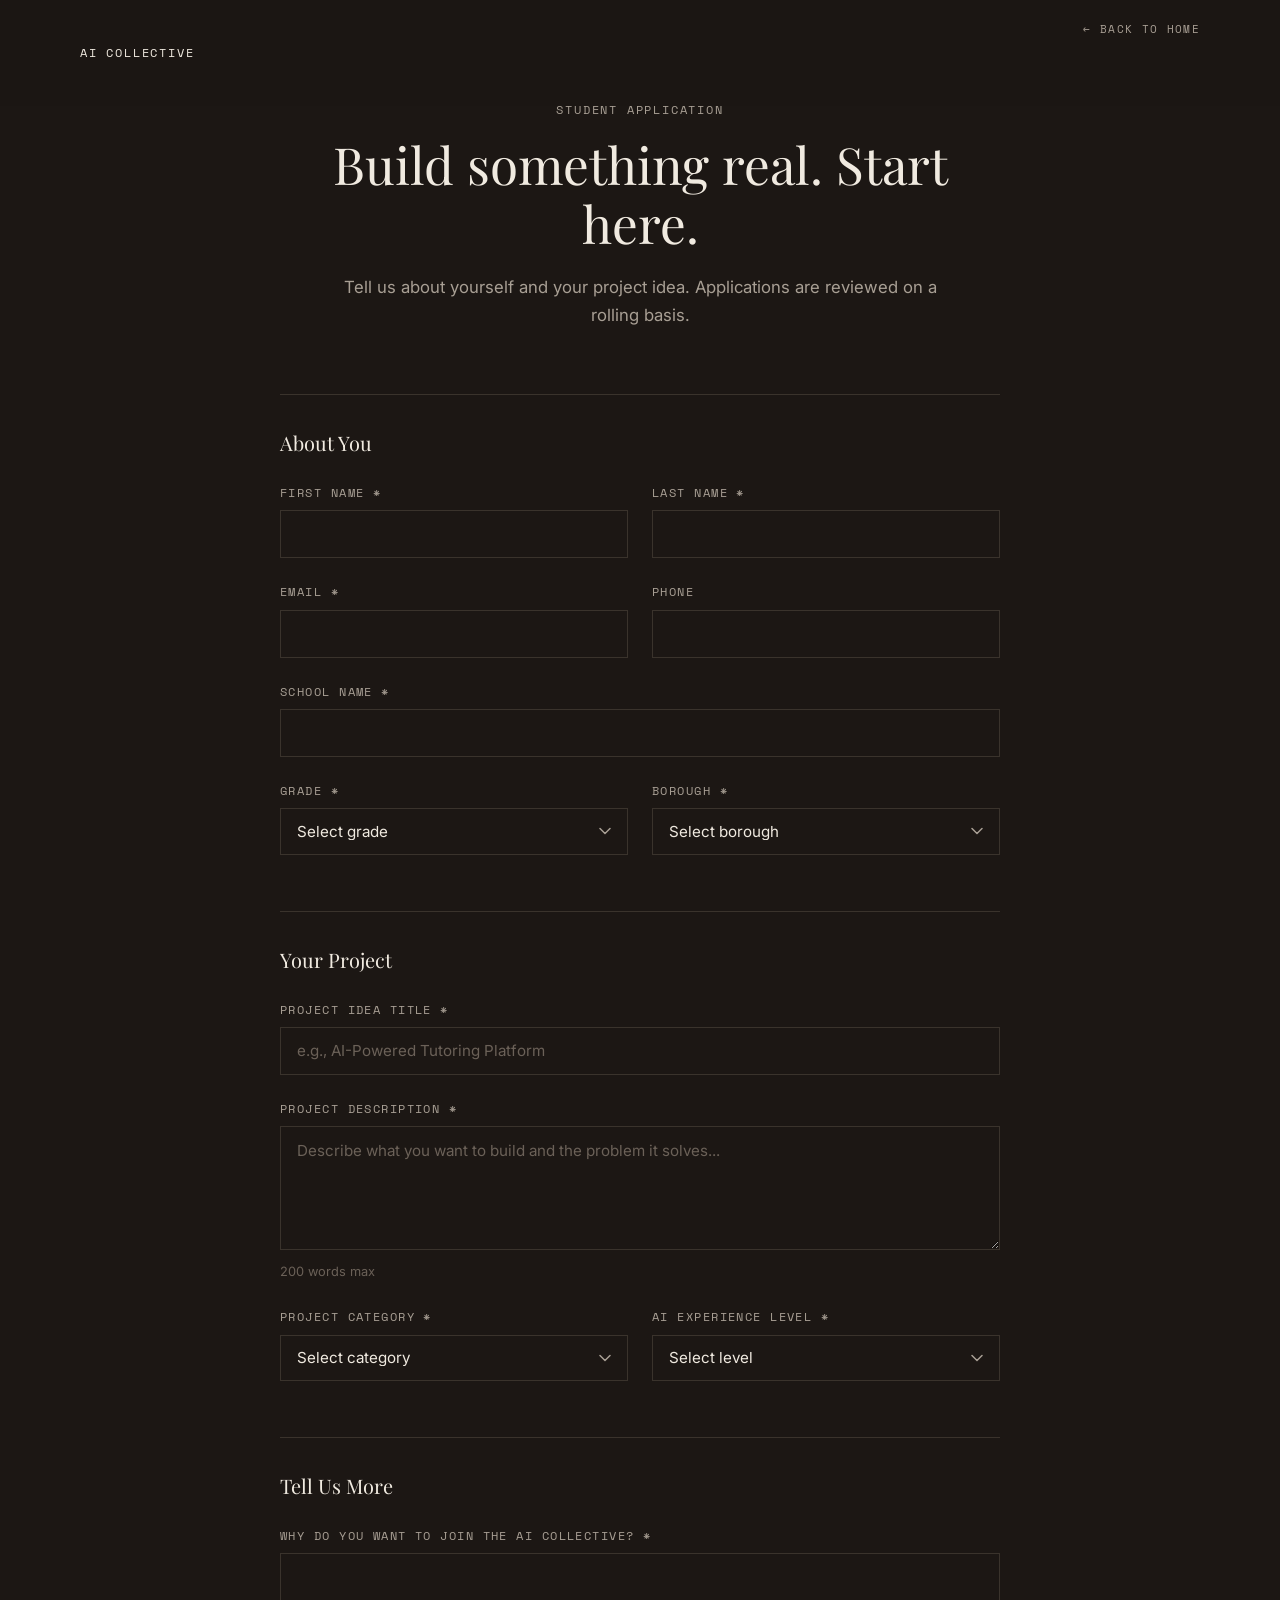
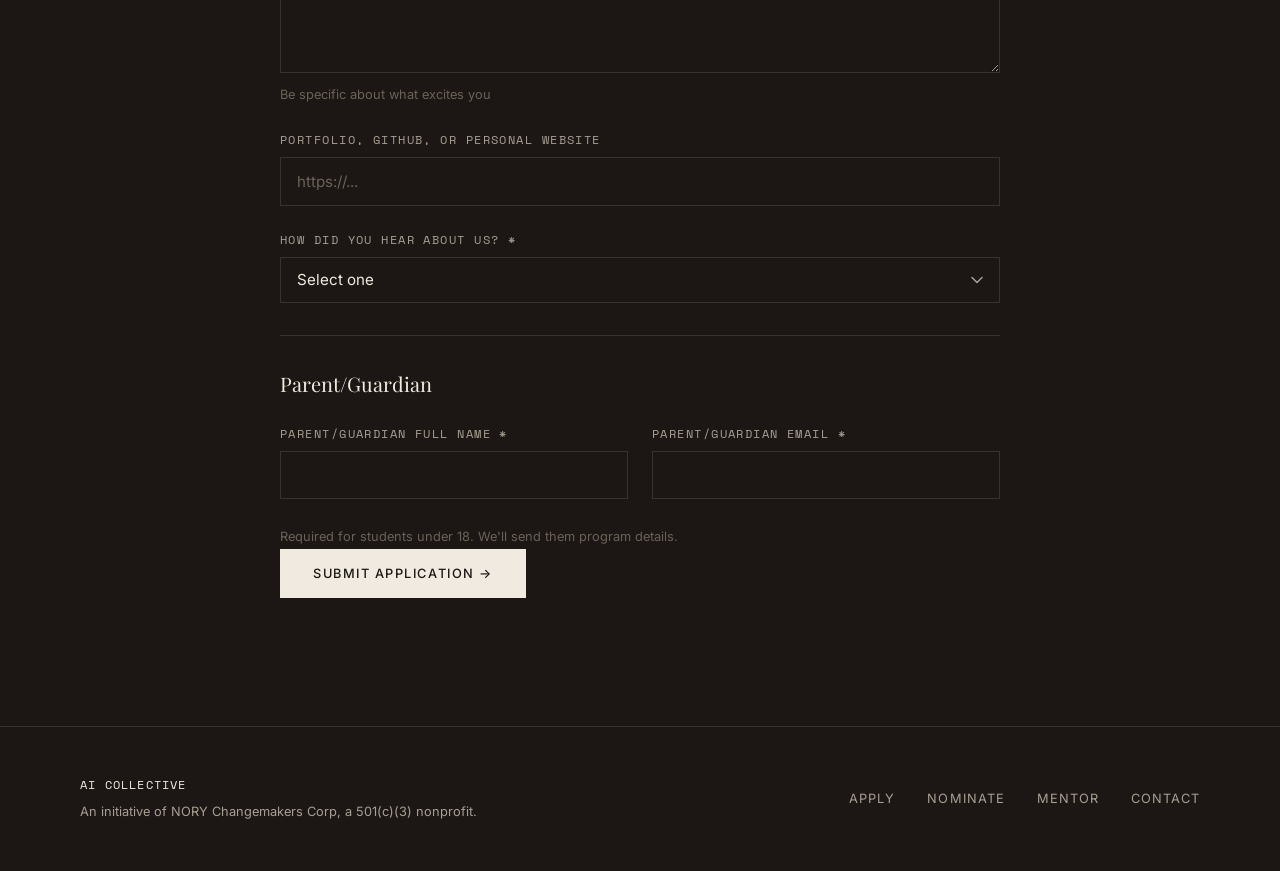
==== commit 555a9a3c: "Rebrand: "AI High School Coalition" → "AI Collective" Updates org name across all pages (index, appl" ====
--- a/apply.html
+++ b/apply.html
@@ -3,8 +3,8 @@
 <head>
   <meta charset="UTF-8">
   <meta name="viewport" content="width=device-width, initial-scale=1.0">
-  <title>Apply as a Student — AI High School Coalition</title>
-  <meta name="description" content="Apply to join the AI High School Coalition. Build real AI projects with mentorship from industry leaders.">
+  <title>Apply as a Student — AI Collective</title>
+  <meta name="description" content="Apply to join the AI Collective. Build real AI projects with mentorship from industry leaders.">
 
   <!-- Fonts -->
   <link rel="preconnect" href="https://fonts.googleapis.com">
@@ -18,7 +18,7 @@
   <!-- ========== NAV ========== -->
   <nav class="nav" id="nav" style="background: rgba(28, 23, 20, 0.95); backdrop-filter: blur(12px); -webkit-backdrop-filter: blur(12px);">
     <div class="container nav__inner">
-      <a href="index.html" class="nav__brand">NYCAI <span>//</span> Accelerator</a>
+      <a href="index.html" class="nav__brand">AI Collective</a>
       <a href="index.html" class="form-page__back">&larr; Back to Home</a>
     </div>
   </nav>
@@ -139,7 +139,7 @@
           <h2 class="form-section__title">Tell Us More</h2>
 
           <div class="form-group">
-            <label for="why-join">Why do you want to join the AI High School Coalition? *</label>
+            <label for="why-join">Why do you want to join the AI Collective? *</label>
             <textarea id="why-join" name="why-join" rows="4" required></textarea>
             <span class="form-group__hint">Be specific about what excites you</span>
           </div>
@@ -190,7 +190,7 @@
   <footer class="footer">
     <div class="container footer__inner">
       <div>
-        <div class="footer__brand">AI High School Coalition</div>
+        <div class="footer__brand">AI Collective</div>
         <div class="footer__sub">An initiative of NORY Changemakers Corp, a 501(c)(3) nonprofit.</div>
       </div>
       <div class="footer__links">
